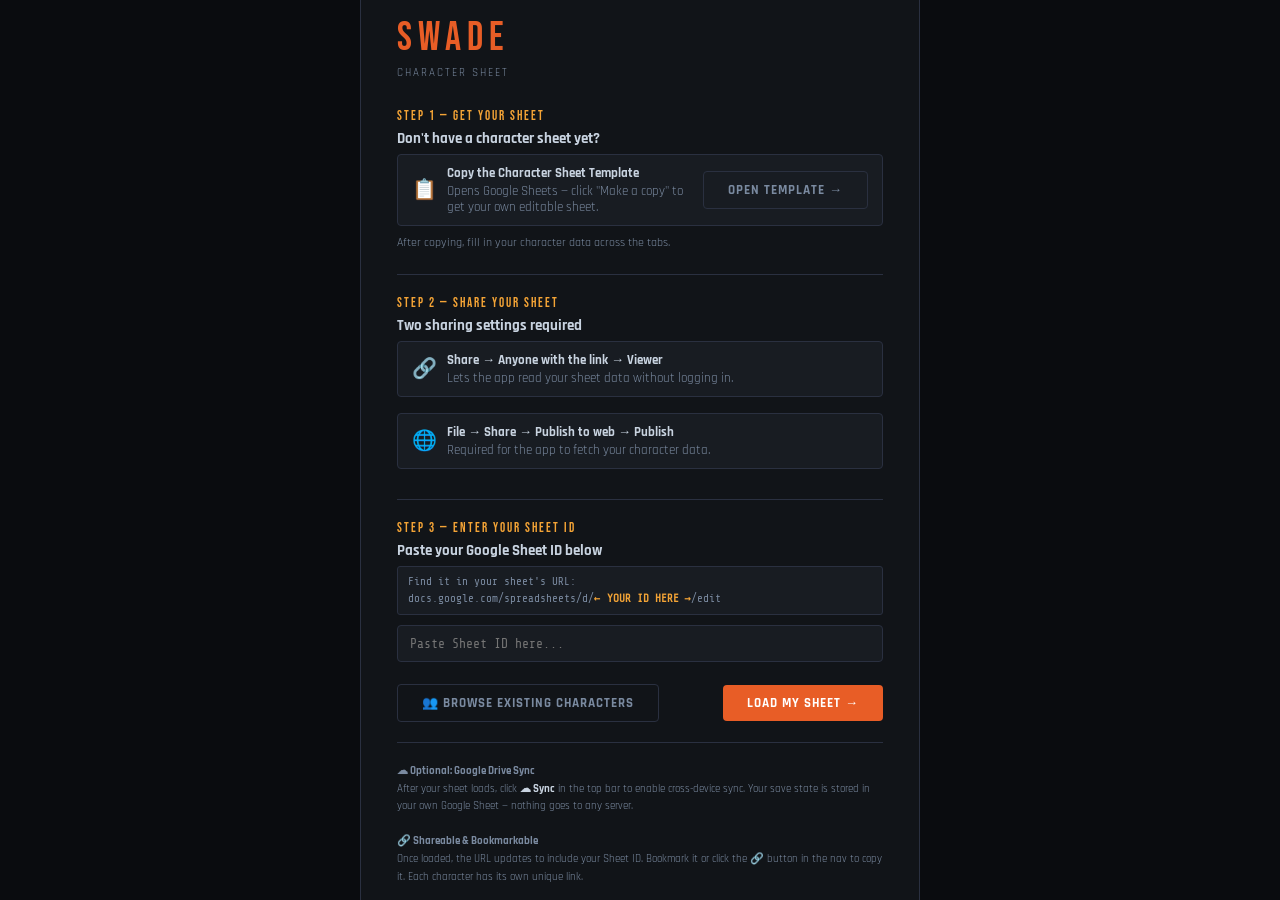
==== index.html @ 1c399600 "roster update" ====
<!DOCTYPE html>
<html lang="en">
<head>
<meta charset="UTF-8">
<meta name="viewport" content="width=device-width, initial-scale=1.0">
<title>SWADE Character Sheet</title>
<link href="https://fonts.googleapis.com/css2?family=Bebas+Neue&family=Rajdhani:wght@400;500;600;700&family=Share+Tech+Mono&display=swap" rel="stylesheet">
<link rel="stylesheet" href="style.css">
</style>
<script src="https://accounts.google.com/gsi/client" async defer></script>
</head>
<body>

<!-- ── SETUP OVERLAY (shown on first visit or if no sheet ID) ── -->
<div id="setup-overlay" style="display:none">
  <div class="setup-box">
    <div class="setup-logo">SWADE</div>
    <div class="setup-sub">Character Sheet</div>

    <div class="setup-step">
      <div class="setup-step-num">Step 1 — Get Your Sheet</div>
      <h3>Don't have a character sheet yet?</h3>
      <div class="setup-template-link">
        <div class="setup-template-icon">📋</div>
        <div class="setup-template-text">
          <strong>Copy the Character Sheet Template</strong>
          Opens Google Sheets — click "Make a copy" to get your own editable sheet.
        </div>
        <a href="https://docs.google.com/spreadsheets/d/1nT2vNBvf2C49CmY9X5WAHgZh3zi17PABeBsY5r4Tw0I/copy" target="_blank" class="setup-btn secondary" style="text-decoration:none;white-space:nowrap">Open Template →</a>
      </div>
      <p style="font-size:12px;color:var(--text-dim)">After copying, fill in your character data across the tabs.</p>
    </div>

    <hr class="setup-divider">

    <div class="setup-step">
      <div class="setup-step-num">Step 2 — Share Your Sheet</div>
      <h3>Two sharing settings required</h3>
      <div style="display:flex;flex-direction:column;gap:8px;margin-bottom:8px;">
        <div class="setup-template-link">
          <div class="setup-template-icon">🔗</div>
          <div class="setup-template-text">
            <strong>Share → Anyone with the link → Viewer</strong>
            Lets the app read your sheet data without logging in.
          </div>
        </div>
        <div class="setup-template-link">
          <div class="setup-template-icon">🌐</div>
          <div class="setup-template-text">
            <strong>File → Share → Publish to web → Publish</strong>
            Required for the app to fetch your character data.
          </div>
        </div>
      </div>
    </div>

    <hr class="setup-divider">

    <div class="setup-step">
      <div class="setup-step-num">Step 3 — Enter Your Sheet ID</div>
      <h3>Paste your Google Sheet ID below</h3>
      <div class="setup-id-hint">
        Find it in your sheet's URL:<br>
        docs.google.com/spreadsheets/d/<span>← YOUR ID HERE →</span>/edit
      </div>
      <div style="height:10px"></div>
      <input class="setup-input" id="setup-sheet-id" placeholder="Paste Sheet ID here..." autocomplete="off" spellcheck="false">
      <div class="setup-error" id="setup-error">⚠ Please enter a valid Sheet ID</div>
    </div>

    <div style="display:flex;justify-content:space-between;align-items:center;margin-top:20px;flex-wrap:wrap;gap:10px;">
      <a href="roster.html" class="setup-btn secondary" style="text-decoration:none">👥 Browse Existing Characters</a>
      <button class="setup-btn primary" onclick="setupLoadSheet()">Load My Sheet →</button>
    </div>

    <hr class="setup-divider">

    <div style="font-size:11px;color:var(--text-dim);line-height:1.6">
      <strong style="color:var(--text-dim)">☁ Optional: Google Drive Sync</strong><br>
      After your sheet loads, click <strong style="color:var(--text)">☁ Sync</strong> in the top bar to enable cross-device sync. 
      Your save state is stored in your own Google Sheet — nothing goes to any server.<br><br>
      <strong style="color:var(--text-dim)">🔗 Shareable &amp; Bookmarkable</strong><br>
      Once loaded, the URL updates to include your Sheet ID. Bookmark it or click the 🔗 button in the nav to copy it. Each character has its own unique link.
    </div>
  </div>
</div>

<!-- ── CHANGE SHEET MODAL ── -->
<div id="change-sheet-modal">
  <div class="change-sheet-box">
    <h2>⚙ Change Sheet</h2>
    <p style="font-size:13px;color:var(--text-dim);margin-bottom:14px">Enter a different Sheet ID to load a different character. Your current save state will remain in localStorage for this device.</p>
    <input class="setup-input" id="change-sheet-id" placeholder="Paste Sheet ID here..." autocomplete="off" spellcheck="false">
    <div class="setup-error" id="change-sheet-error">⚠ Please enter a valid Sheet ID</div>
    <div style="display:flex;gap:10px;justify-content:flex-end;margin-top:16px">
      <button class="setup-btn secondary" onclick="closeChangeSheet()">Cancel</button>
      <button class="setup-btn primary" onclick="confirmChangeSheet()">Load Sheet →</button>
    </div>
  </div>
</div>


<nav>
  <div class="nav-title" id="nav-char-name" style="cursor:default">SWADE</div>
  <div class="nav-sub" id="nav-char-sub" style="display:none">—&nbsp;<span id="nav-rank-display">Novice</span></div>
  <div class="nav-tabs">
    <button class="active" onclick="showTab('sheet',this)">Character</button>
    <button onclick="showTab('progressions',this)">Advances</button>
    <button id="nav-powers-btn" onclick="showTab('powers',this)">Power Tiers</button>
    <button onclick="showTab('reference',this)">Reference</button>
    <button onclick="showTab('roller',this)">Dice Roller</button>
  </div>
  <div class="nav-right">
    <a href="roster.html" class="reset-btn" style="text-decoration:none" title="All Characters">👥</a>
    <span id="save-indicator" class="sync-status">Loading...</span>
    <button id="sync-btn" class="sync-btn connect" onclick="handleSyncBtn()" title="Connect Google account to sync across devices">☁ Sync</button>
    <button class="reset-btn" onclick="exportSave()" title="Download save file">↓</button>
    <button class="reset-btn" onclick="importSave()" title="Load save file">↑</button>
    <button class="reset-btn" onclick="clearSave()" title="Reset">↺</button>
    <button class="reset-btn" onclick="openChangeSheet()" title="Change character sheet">⚙</button>
  </div>
</nav>

<!-- ── NOT LINKED BANNER (shown by roster.js when sheet ownership mismatch) ── -->
<div id="roster-not-linked-banner" style="display:none">
  <span class="roster-banner-msg"></span>
  <button class="roster-banner-close" onclick="hideNotLinkedBanner()" title="Dismiss">✕</button>
</div>

<div class="stat-bar">
  <button class="stat-bar-toggle" onclick="toggleStatBar()" id="stat-bar-toggle-btn">▼ Stats &amp; Tracking</button>
  <div class="stat-bar-inner" id="stat-bar-inner">
  <div class="stat-pill"><span class="spl">Rank</span><span class="spv" id="sb-rank">—</span></div>
  <div class="stat-pill"><span class="spl">Parry</span><span class="spv" id="sb-parry">—</span></div>
  <div class="stat-pill"><span class="spl">Toughness</span><span class="spv green" id="sb-toughness">—</span></div>
  <div class="stat-pill"><span class="spl">Pace</span><span class="spv" id="sb-pace">6</span></div>
  <div class="stat-pill"><span class="spl">Carry</span><span class="spv" id="sb-carry">—</span></div>
  <div class="stat-pill">
    <span class="spl">Bennies</span>
    <div class="bennies-track" id="bennies-track"></div>
    <button class="btn-tiny" onclick="addBenny()">+</button>
  </div>

  <!-- WOUNDS in status bar -->
  <div class="stat-pill" style="flex-direction:column;align-items:flex-start;gap:4px;padding:6px 12px;">
    <div class="sb-track">
      <div class="sb-track-row">
        <span class="sb-track-label">Wounds</span>
        <div id="sb-wound-boxes" style="display:flex;gap:3px;"></div>
        <div class="sb-box incap-box" id="sb-wound-incap" onclick="toggleIncap()" title="Incapacitated">✕</div>
      </div>
      <div class="sb-track-row">
        <span class="sb-track-label">Fatigue</span>
        <div class="sb-box" id="sb-fat-0" onclick="toggleFatigue(0)">-1</div>
        <div class="sb-box" id="sb-fat-1" onclick="toggleFatigue(1)">-2</div>
        <div class="sb-box incap-box" id="sb-fat-incap" onclick="toggleFatigueIncap()" title="Incapacitated">✕</div>
      </div>
    </div>
  </div>

  <!-- PENALTIES -->
  <div class="stat-pill" style="flex-direction:column;gap:2px;">
    <div style="display:flex;align-items:center;gap:8px;">
      <span class="spl">Wound Pen.</span><span class="spv danger" id="sb-wound-pen">0</span>
    </div>
    <div style="display:flex;align-items:center;gap:8px;">
      <span class="spl">Fatigue Pen.</span><span class="spv" id="sb-fat-pen" style="color:var(--text-dim)">0</span>
    </div>
    <div id="nos-indicator" style="display:none;font-size:10px;color:var(--green);letter-spacing:1px;text-transform:uppercase;"></div>
  </div>

  <!-- SHAKEN TOGGLE -->
  <div class="stat-pill" style="flex-direction:column;gap:4px;">
    <span class="spl">Shaken</span>
    <button class="tog-btn" id="shaken-btn" onclick="toggleShaken()">No</button>
  </div>

  <!-- FORCE FIELD TOGGLE -->
  <div class="stat-pill" id="ff-pill" style="flex-direction:column;gap:4px;">
    <span class="spl">Force Field</span>
    <button class="tog-btn" id="ff-btn" onclick="toggleFF()">Off</button>
  </div>

  <!-- FORCE FIELD DR DISPLAY -->
  <div class="stat-pill" id="ff-dr-pill" style="display:none;">
    <span class="spl">FF Dmg Red.</span>
    <span class="spv blue" id="ff-dr-value">—</span>
  </div>

  <!-- INCAP WARNING inline -->
  <div id="incap-warning" style="display:none;background:#1a0505;border:2px solid var(--red);border-radius:4px;padding:6px 12px;color:var(--red);font-weight:700;font-size:12px;letter-spacing:1px;text-transform:uppercase;">⚠ INCAPACITATED</div>
  </div>
</div>

<!-- CHARACTER TAB -->
<div id="tab-sheet" class="tab active">
  <div id="sheet-loading" class="loading"><span class="loading-spinner"></span>Loading character data from Google Sheets...</div>
  <div id="sheet-content" style="display:none">
    <!-- TOP ROW: Attrs+Skills combined | Hindrances+Edges -->
    <div style="display:grid;grid-template-columns:auto 1fr;gap:16px;margin-bottom:16px;" class="char-top-grid">
      <div class="card" style="width:360px;flex-shrink:0;">
        <div class="section-header">Attributes</div>
        <table class="attr-table"><thead><tr><th>Attribute</th><th colspan="5" style="text-align:center">Die Steps</th><th style="text-align:right">Current</th></tr></thead>
        <tbody id="attr-body"></tbody></table>
        <div style="border-top:1px solid var(--border);margin:12px 0 10px;"></div>
        <div class="section-header" style="justify-content:space-between"><span>Skills</span><button onclick="toggleUnskilled()" id="unskilled-toggle-btn" class="reset-btn" style="font-size:10px;padding:2px 8px;top:0;position:relative" title="Show or hide unskilled skills">Hide Unskilled</button></div>
        <table class="attr-table"><thead><tr><th>Skill</th><th colspan="5" style="text-align:center">Die Steps</th><th style="text-align:right">Current</th></tr></thead>
        <tbody id="skill-body"></tbody></table>
      </div>
      <div style="display:flex;flex-direction:column;gap:16px;">
        <div class="card" style="flex:1"><div class="section-header card-toggle" onclick="toggleCard('hindrances-list')">Hindrances <span class="card-arrow">▼</span></div><div id="hindrances-list"></div></div>
        <div class="card" style="flex:1"><div class="section-header card-toggle" onclick="toggleCard('edges-list')">Edges <span class="card-arrow">▼</span></div><div id="edges-list"></div></div>
      </div>
    </div>
    <div class="card mb" id="sp-summary-card">
      <div class="section-header card-toggle" onclick="toggleCard('sp-summary')">Active Super Powers <span class="card-arrow">▼</span></div>
      <div id="sp-summary"></div>
    </div>
    <div class="card mb">
      <div class="section-header">Combat Notes</div>
      <div style="display:flex;gap:16px;flex-wrap:wrap;align-items:flex-start;">
        <div style="background:var(--surface2);border:1px solid var(--border);border-radius:4px;padding:10px 14px;min-width:200px;">
          <div style="font-size:11px;text-transform:uppercase;letter-spacing:1px;color:var(--text-dim);margin-bottom:4px">Active Penalties</div>
          <div style="display:flex;gap:20px;">
            <div><div style="font-size:10px;color:var(--text-dim);text-transform:uppercase;letter-spacing:1px">Wound</div><div class="pval ok" id="wound-pen-display" style="font-family:'Share Tech Mono',monospace;font-size:22px;font-weight:bold">0</div></div>
            <div><div style="font-size:10px;color:var(--text-dim);text-transform:uppercase;letter-spacing:1px">Fatigue</div><div class="pval ok" id="fatigue-pen-display" style="font-family:'Share Tech Mono',monospace;font-size:22px;font-weight:bold">0</div></div>
          </div>
        </div>
        <div id="ff-combat-notes" style="background:var(--surface2);border:1px solid var(--border);border-radius:4px;padding:10px 14px;min-width:220px;">
          <div style="font-size:11px;text-transform:uppercase;letter-spacing:1px;color:var(--text-dim);margin-bottom:6px">Force Field — Damage Reduction</div>
          <div id="ff-status-detail" style="font-size:13px;color:var(--text-dim)">Force Field is off. Toughness at base.</div>
        </div>
        <div id="nos-card" style="display:none;background:#0a1a0a;border:1px solid var(--green);border-radius:4px;padding:10px 14px;">
          <div style="font-size:11px;text-transform:uppercase;letter-spacing:1px;color:var(--green);margin-bottom:4px">★ Nerves of Steel</div>
          <div id="nos-detail-text" style="font-size:13px;color:var(--text)"></div>
        </div>
      </div>
    </div>
    <div class="card mb">
      <div class="section-header">Weapons</div>
      <div id="weapons-table"></div>
    </div>
    <div class="card mb">
      <div class="section-header">Armor</div>
      <table class="attr-table"><thead><tr><th>Location</th><th>Armor</th><th>Notes</th></tr></thead>
      <tbody id="armor-body"></tbody></table>
    </div>
    <div class="card mb">
      <div class="section-header">Gear &amp; Inventory</div>
      <div id="gear-section"></div>
    </div>
  </div>
</div>

<!-- PROGRESSIONS TAB -->
<div id="tab-progressions" class="tab">
  <div id="prog-loading" class="loading"><span class="loading-spinner"></span>Loading advances...</div>
  <div id="prog-content" style="display:none">
    <div style="display:flex;justify-content:space-between;align-items:center;margin-bottom:16px;flex-wrap:wrap;gap:10px;">
      <div class="section-header" style="margin-bottom:0;border:none;padding-bottom:0">Advances</div>
      <div style="display:flex;gap:10px;align-items:center;flex-wrap:wrap;">
        <div style="background:var(--surface2);border:1px solid var(--border);border-radius:4px;padding:5px 14px;font-family:'Share Tech Mono',monospace;">
          <span style="font-size:10px;text-transform:uppercase;letter-spacing:1px;color:var(--text-dim)">Advances: </span><span id="adv-count" class="adv-count-edit" contenteditable="true" inputmode="numeric" title="Click to edit" onblur="setAdvancesCount(this.textContent)" onkeydown="if(event.key==='Enter'){event.preventDefault();this.blur();}if(event.key==='Escape'){renderProgressions();this.blur();}">0</span><span style="font-size:10px;color:var(--text-dim)"> / <span id="adv-total">0</span></span>
        </div>
        <div style="background:var(--surface2);border:1px solid var(--border);border-radius:4px;padding:5px 14px;">
          <span style="font-size:10px;text-transform:uppercase;letter-spacing:1px;color:var(--text-dim)">Rank: </span><span id="adv-rank" style="font-size:14px;font-weight:bold;color:var(--accent2)">Novice</span>
        </div>
      </div>
    </div>
    <div class="prog-tier">
      <div class="tier-badge" style="border-color:var(--text-dim);color:var(--text-dim)">Starting (Toggle to Test)</div>
      <div id="starting-list"></div>
    </div>
    <div id="prog-list"></div>
  </div>
</div>

<!-- POWERS TAB -->
<div id="tab-powers" class="tab">
  <div id="powers-loading" class="loading"><span class="loading-spinner"></span>Loading power tiers...</div>
  <div id="powers-content" style="display:none">
    <div class="section-header" style="margin-bottom:16px">Power Tier Progressions</div>
    <div id="power-list-container"></div>
  </div>
</div>

<!-- REFERENCE TAB -->
<div id="tab-reference" class="tab">
  <div id="ref-loading" class="loading"><span class="loading-spinner"></span>Loading reference data...</div>
  <div id="ref-content" style="display:none">
    <div class="ref-grid">
      <div>
        <div class="section-header lib-toggle" onclick="toggleLibSection('edges-lib-body')">Edges Library <span class="lib-arrow">▼</span></div>
        <div class="lib-body lib-collapsed" id="edges-lib-body">
          <input class="ref-search" id="edge-search" placeholder="Search edges..." oninput="filterRef('edge-search','edges-ref-table','edges-acc')">
          <div class="acc-list" id="edges-acc"></div>
          <div class="ref-wrap"><table class="ref-table" id="edges-ref-table">
            <thead><tr><th>Edge</th><th>Category</th><th>Prereq</th><th>Effect</th><th>Book</th></tr></thead>
            <tbody id="edges-ref-body"></tbody>
          </table></div>
        </div>
      </div>
      <div>
        <div class="section-header lib-toggle" onclick="toggleLibSection('hindrances-lib-body')">Hindrances Library <span class="lib-arrow">▼</span></div>
        <div class="lib-body lib-collapsed" id="hindrances-lib-body">
          <input class="ref-search" id="hind-search" placeholder="Search hindrances..." oninput="filterRef('hind-search','hindrances-ref-table','hindrances-acc')">
          <div class="acc-list" id="hindrances-acc"></div>
          <div class="ref-wrap"><table class="ref-table" id="hindrances-ref-table">
            <thead><tr><th>Hindrance</th><th>Severity</th><th>Effect</th><th>Book</th></tr></thead>
            <tbody id="hindrances-ref-body"></tbody>
          </table></div>
        </div>
      </div>
    </div>
    <div class="mb">
      <div class="section-header lib-toggle" onclick="toggleLibSection('sp-lib-body')">Super Powers Library <span class="lib-arrow">▼</span></div>
      <div class="lib-body lib-collapsed" id="sp-lib-body">
        <input class="ref-search" id="sp-search" placeholder="Search powers..." oninput="filterRef('sp-search','sp-ref-table','sp-acc')">
        <div class="acc-list" id="sp-acc"></div>
        <div class="ref-wrap"><table class="ref-table" id="sp-ref-table">
          <thead><tr><th>Power</th><th>Cost</th><th>Type</th><th>Summary</th><th class="sp-notes-col">Notes</th><th>Source</th></tr></thead>
          <tbody id="sp-ref-body"></tbody>
        </table></div>
      </div>
    </div>
    <div class="ref-grid">
      <div>
        <div class="section-header lib-toggle" onclick="toggleLibSection('weapons-lib-body')">Weapons Library <span class="lib-arrow">▼</span></div>
        <div class="lib-body lib-collapsed" id="weapons-lib-body">
          <input class="ref-search" id="weap-search" placeholder="Search weapons..." oninput="filterRef('weap-search','weapons-ref-table','weapons-acc')">
          <div class="acc-list" id="weapons-acc"></div>
          <div class="ref-wrap"><table class="ref-table" id="weapons-ref-table">
            <thead><tr><th>Weapon</th><th class="ref-col-hide-mobile">Damage</th><th class="ref-col-hide-mobile">Skill</th><th class="ref-col-hide-mobile">Notes</th><th>Status</th></tr></thead>
            <tbody id="weapons-ref-body"></tbody>
          </table></div>
        </div>
      </div>
      <div>
        <div class="section-header lib-toggle" onclick="toggleLibSection('armor-lib-body')">Armor Library <span class="lib-arrow">▼</span></div>
        <div class="lib-body lib-collapsed" id="armor-lib-body">
          <input class="ref-search" id="armor-search" placeholder="Search armor..." oninput="filterRef('armor-search','armor-ref-table','armor-acc')">
          <div class="acc-list" id="armor-acc"></div>
          <div class="ref-wrap"><table class="ref-table" id="armor-ref-table">
            <thead><tr><th>Armor</th><th class="ref-col-hide-mobile">Value</th><th class="ref-col-hide-mobile">Wt</th><th class="ref-col-hide-mobile">Notes</th><th>Status</th></tr></thead>
            <tbody id="armor-ref-body"></tbody>
          </table></div>
        </div>
      </div>
    </div>
    <div class="mb">
      <div class="section-header lib-toggle" onclick="toggleLibSection('gear-lib-body')">Gear Library <span class="lib-arrow">▼</span></div>
      <div class="lib-body lib-collapsed" id="gear-lib-body">
        <input class="ref-search" id="gear-search" placeholder="Search gear..." oninput="filterRef('gear-search','gear-ref-table','gear-acc')">
        <div class="acc-list" id="gear-acc"></div>
        <div class="ref-wrap"><table class="ref-table" id="gear-ref-table">
          <thead><tr><th>Item</th><th class="ref-col-hide-mobile">Wt</th><th class="ref-col-hide-mobile">Cost</th><th class="ref-col-hide-mobile">Notes</th><th>Status</th></tr></thead>
          <tbody id="gear-ref-body"></tbody>
        </table></div>
      </div>
    </div>
  </div>
</div>

<!-- ROLLER TAB -->
<div id="tab-roller" class="tab">
  <div class="dice-section">
    <div class="section-header">Dice Roller</div>
    <div style="font-size:13px;color:var(--text-dim);margin:8px 0 4px">Click a die to roll. Wild Die (d6) auto-included as Wild Card.</div>
    <div class="dice-row" id="dice-row"></div>
    <div style="margin-top:10px;display:flex;gap:10px;align-items:center;flex-wrap:wrap;">
      <label style="font-size:12px;color:var(--text-dim);text-transform:uppercase;letter-spacing:1px">Modifier:</label>
      <input type="number" id="roll-modifier" value="0" style="width:60px;background:var(--surface2);border:1px solid var(--border);color:var(--text);padding:4px 8px;font-family:'Share Tech Mono',monospace;font-size:14px;border-radius:4px;">
      <label style="font-size:12px;color:var(--text-dim);text-transform:uppercase;letter-spacing:1px;display:flex;align-items:center;gap:5px;">
        <input type="checkbox" id="wild-toggle" checked> Wild Die
      </label>
    </div>
    <div class="roll-result" id="roll-result" style="display:none;"></div>
  </div>
  <div class="card">
    <div class="section-header">Quick Skill Reference</div>
    <div id="skill-quick-ref"></div>
  </div>
</div>

<script src="js/engine.js"></script>
<script src="js/render.js"></script>
<script src="js/sync.js"></script>
<script src="js/roster.js"></script>
</body>
</html>
---- style.css ----
:root{--bg:#0a0c0f;--surface:#111418;--surface2:#181c22;--border:#2a3040;--accent:#e85d26;--accent2:#f4a436;--green:#3ddc84;--blue:#4dabf7;--red:#ff4444;--muted:#4a5568;--text:#c8d3e0;--text-dim:#7a8aa0;--heading:#ffffff;}
*{box-sizing:border-box;margin:0;padding:0;}

body{background:var(--bg);color:var(--text);font-family:'Rajdhani',sans-serif;font-size:15px;min-height:100vh;overflow-x:hidden;overflow-y:auto;}

/* NAV — sticky, slim, always visible */
nav{background:#0d0f13;border-bottom:2px solid var(--accent);display:flex;align-items:center;position:sticky;top:0;z-index:100;padding:0 10px;flex-wrap:wrap;min-height:40px;}
.nav-title{font-family:'Bebas Neue',sans-serif;font-size:20px;color:var(--accent);letter-spacing:3px;padding-right:10px;border-right:1px solid var(--border);margin-right:6px;white-space:nowrap;line-height:40px;flex-shrink:0;}
.nav-sub{font-size:9px;color:var(--text-dim);letter-spacing:2px;text-transform:uppercase;padding-right:10px;border-right:1px solid var(--border);margin-right:4px;white-space:nowrap;flex-shrink:0;}
#nav-rank-display{color:var(--accent2);font-weight:700;}
.nav-tabs{display:flex;align-items:center;overflow-x:auto;scrollbar-width:none;flex:1;min-width:0;}
.nav-tabs::-webkit-scrollbar{display:none;}
nav button{background:none;border:none;color:var(--text-dim);font-family:'Rajdhani',sans-serif;font-size:12px;font-weight:600;letter-spacing:1px;text-transform:uppercase;padding:11px 9px;cursor:pointer;transition:all 0.2s;border-bottom:2px solid transparent;position:relative;top:1px;white-space:nowrap;}
nav button:hover{color:var(--text);}
nav button.active{color:var(--accent);border-bottom-color:var(--accent);}
.nav-right{display:flex;align-items:center;gap:4px;padding:4px 0 4px 6px;flex-shrink:0;}
#save-indicator{font-size:9px;letter-spacing:1px;text-transform:uppercase;color:var(--text-dim);white-space:nowrap;}
.reset-btn{background:none;border:1px solid var(--border);color:var(--text-dim);font-family:'Rajdhani',sans-serif;font-size:9px;letter-spacing:1px;text-transform:uppercase;padding:2px 6px;border-radius:3px;cursor:pointer;white-space:nowrap;}
.reset-btn:hover{border-color:var(--red);color:var(--red);}
.sync-btn{font-family:'Rajdhani',sans-serif;font-size:9px;font-weight:700;letter-spacing:1px;text-transform:uppercase;padding:2px 7px;border-radius:3px;cursor:pointer;transition:all 0.2s;border:1px solid;white-space:nowrap;}
.sync-btn.connect{border-color:var(--blue);color:var(--blue);background:none;}
.sync-btn.connect:hover{background:var(--blue);color:var(--bg);}
.sync-btn.connected{border-color:var(--green);color:var(--green);background:none;}
.sync-btn.connected:hover{border-color:var(--red);color:var(--red);}
.sync-btn.saving{border-color:var(--accent2);color:var(--accent2);background:none;pointer-events:none;}
.sync-status{font-size:9px;letter-spacing:1px;text-transform:uppercase;}

/* STAT BAR — scrolls with page, collapsible on mobile */
.stat-bar{background:var(--surface);border-bottom:1px solid var(--border);}
.stat-bar-toggle{display:none;width:100%;background:var(--surface2);border:none;border-bottom:1px solid var(--border);color:var(--text-dim);font-family:'Rajdhani',sans-serif;font-size:10px;font-weight:600;letter-spacing:1px;text-transform:uppercase;padding:4px 12px;cursor:pointer;text-align:left;}
.stat-bar-inner{display:flex;flex-wrap:wrap;align-items:stretch;}
.stat-bar-inner.sb-collapsed{display:none;}
.stat-pill{display:flex;align-items:center;gap:5px;padding:5px 10px;border-right:1px solid var(--border);border-bottom:1px solid var(--border);}
.spl{font-size:9px;letter-spacing:1.5px;text-transform:uppercase;color:var(--text-dim);font-weight:600;white-space:nowrap;}
.spv{font-family:'Share Tech Mono',monospace;font-size:14px;color:var(--accent2);font-weight:bold;}
.spv.green{color:var(--green);}.spv.blue{color:var(--blue);}
.bennies-track{display:flex;gap:3px;align-items:center;}
.benny{width:18px;height:18px;border-radius:50%;border:2px solid var(--accent2);background:var(--accent2);cursor:pointer;transition:all 0.2s;position:relative;flex-shrink:0;}
.benny::after{content:'★';color:var(--bg);position:absolute;top:50%;left:50%;transform:translate(-50%,-50%);font-size:8px;}
.benny.spent{background:transparent;border-color:var(--muted);opacity:0.4;}
.benny.spent::after{color:var(--muted);}
.btn-tiny{background:none;border:1px solid var(--border);color:var(--text-dim);font-family:'Rajdhani',sans-serif;font-size:9px;font-weight:700;padding:1px 5px;border-radius:3px;cursor:pointer;}
.btn-tiny:hover{border-color:var(--accent2);color:var(--accent2);}

/* SHAKEN / FF TOGGLES */
.tog-btn{padding:2px 7px;border-radius:3px;border:1px solid var(--border);background:var(--surface2);font-family:'Rajdhani',sans-serif;font-size:9px;font-weight:700;letter-spacing:1px;text-transform:uppercase;cursor:pointer;transition:all 0.2s;color:var(--text-dim);white-space:nowrap;}
.tog-btn.shaken-on{background:#1a1000;border-color:var(--accent2);color:var(--accent2);}
.tog-btn.ff-on{background:#0a1520;border-color:var(--blue);color:var(--blue);}
.tog-btn.ff-down{background:#1a0505;border-color:var(--red);color:var(--red);text-decoration:line-through;opacity:0.7;}

/* COMPACT WOUND/FATIGUE IN STAT BAR */
.sb-track{display:flex;flex-direction:column;gap:2px;}
.sb-track-row{display:flex;gap:2px;align-items:center;}
.sb-track-label{font-size:8px;letter-spacing:1px;text-transform:uppercase;color:var(--text-dim);font-weight:600;min-width:36px;}
.sb-box{width:20px;height:20px;border:2px solid var(--border);border-radius:3px;background:var(--surface2);display:flex;align-items:center;justify-content:center;cursor:pointer;transition:all 0.15s;font-size:7px;font-weight:700;color:var(--text-dim);}
.sb-box:hover{border-color:var(--accent2);}
.sb-box.wound-on{background:#3a1010;border-color:var(--red);color:var(--red);}
.sb-box.fatigue-on{background:#1a1a0a;border-color:var(--accent2);color:var(--accent2);}
.sb-box.incap-box{border-color:var(--muted);}
.sb-box.incap-box.incap-on{background:var(--red);border-color:var(--red);color:white;}
.sb-box.nos-box{opacity:0.45;border-style:dashed;}


/* ADVANCES COUNT — editable span */
.adv-count-edit{cursor:text;border-bottom:1px dashed var(--accent2);outline:none;min-width:14px;display:inline-block;}
.adv-count-edit:focus{color:var(--text);border-bottom-color:var(--accent);}

/* CARD COLLAPSE (Edges, Hindrances, SP on Character tab) */
.card-toggle{cursor:pointer;user-select:none;justify-content:space-between;}
.card-toggle:hover{opacity:0.85;}
.card-arrow{font-size:11px;color:var(--text-dim);transition:transform 0.2s;flex-shrink:0;margin-left:auto;}
.card-collapsed{display:none;}

/* LIBRARY SECTION COLLAPSE (Reference tab) */
.lib-toggle{cursor:pointer;user-select:none;justify-content:space-between;}
.lib-toggle:hover{opacity:0.85;}
.lib-arrow{font-size:11px;color:var(--text-dim);transition:transform 0.2s;flex-shrink:0;margin-left:auto;}
.lib-collapsed{display:none;}

/* MOBILE ACCORDION for Reference tab */
.acc-list{display:none;}
.acc-item{border-bottom:1px solid var(--border);}
.acc-header{display:flex;align-items:center;justify-content:space-between;padding:9px 12px;cursor:pointer;gap:8px;background:var(--surface);}
.acc-header:active{background:var(--surface2);}
.acc-name{font-weight:700;font-size:14px;color:var(--heading);flex:1;}
.acc-meta{display:flex;align-items:center;gap:6px;flex-shrink:0;}
.acc-arrow{font-size:10px;color:var(--text-dim);transition:transform 0.2s;flex-shrink:0;}
.acc-item.open .acc-arrow{transform:rotate(180deg);}
.acc-body{display:none;padding:8px 12px 12px;background:var(--surface2);border-top:1px solid var(--border);}
.acc-item.open .acc-body{display:block;}
.acc-row{display:flex;gap:6px;margin-bottom:5px;font-size:13px;}
.acc-lbl{font-size:10px;text-transform:uppercase;letter-spacing:1px;color:var(--text-dim);font-weight:600;min-width:60px;flex-shrink:0;padding-top:1px;}
.acc-val{color:var(--text);flex:1;}
/* Edge accordion — category + effect in collapsed header */
.edge-cat{font-size:10px;text-transform:uppercase;letter-spacing:1px;color:var(--accent2);white-space:nowrap;flex-shrink:0;}
.edge-eff{font-size:11px;color:var(--text-dim);min-width:0;white-space:normal;word-break:break-word;}

@media(max-width:600px){
  /* Show accordion, hide table */
  .acc-list{display:block;border:1px solid var(--border);border-radius:4px;overflow:hidden;margin-bottom:12px;max-height:380px;overflow-y:auto;}
  .ref-wrap{display:none;}
  .ref-search{display:block;}
  /* Nav — tabs on row 1 full width, sync buttons wrap to row 2 */
  .nav-sub{display:none;}
  nav{padding:0 4px;flex-wrap:wrap;}
  .nav-title{font-size:15px;padding-right:6px;margin-right:3px;line-height:36px;}
  .nav-tabs{width:100%;order:1;overflow-x:auto;border-bottom:none;-webkit-overflow-scrolling:touch;}
  nav button{font-size:10px;padding:8px 6px;letter-spacing:0;white-space:nowrap;}
  .nav-right{order:2;width:100%;border-top:1px solid var(--border);padding:2px 0;background:#0d0f13;justify-content:flex-end;gap:3px;}
  #save-indicator{display:inline;font-size:8px;}
  .sync-btn{font-size:8px;padding:2px 5px;}
  .reset-btn{font-size:8px;padding:2px 5px;}
  /* Stat bar collapse */
  .stat-bar-toggle{display:block;}
  .stat-bar-inner.sb-collapsed{display:none;}
  .stat-pill{border-right:none;}
  /* Tighten tab content padding and fix clipping */
  .tab{padding:8px 8px 140px;}
  .card{padding:10px; overflow: visible;}
  .mb{margin-bottom:10px;}
  /* Reference — stack to single col */
  .ref-grid{grid-template-columns:1fr !important;}
  .ref-table{min-width:0;font-size:11px;width:100%;}
  .ref-table td,.ref-table th{padding:4px 6px;}
  #sp-ref-table .sp-notes-col{display:none;}
  .ref-col-hide-mobile{display:none;}
  .ref-search{font-size:13px;padding:6px 10px;}
  /* Char top grid — stack to single col */
  .char-top-grid{grid-template-columns:1fr !important;}
  /* Attrs/Skills — tighter rows */
  .attr-table td{padding:2px 0;}
  .aname{font-size:13px;min-width:80px;}
  .die-dot{width:16px;height:16px;font-size:7px;}
  .die-val{font-size:15px;min-width:32px;}
  .grid-2{grid-template-columns:1fr;}
  /* Progressions — collapse to 2-col, show inline desc, hide desktop cols */
  .prog-row{grid-template-columns:32px 1fr;}
  .prog-col-desktop{display:none;}
  .prog-eff-mobile{display:block;}
  .prog-tbadge{display:inline-block;}
}

/* TABS */
.tab{display:none;padding:16px 16px 120px;max-width:1400px;margin:0 auto;overflow:visible;}
.tab.active{display:block;}
.section-header{font-family:'Bebas Neue',sans-serif;font-size:19px;letter-spacing:3px;color:var(--accent);border-bottom:1px solid var(--border);padding-bottom:6px;margin-bottom:12px;display:flex;align-items:center;gap:10px;}
.section-header::before{content:'';display:block;width:4px;height:18px;background:var(--accent);border-radius:2px;}
.grid-2{display:grid;grid-template-columns:1fr 1fr;gap:16px;}
.mb{margin-bottom:16px;}
.card{background:var(--surface);border:1px solid var(--border);border-radius:6px;padding:14px;height:auto;overflow:visible;}

/* ATTRS / SKILLS */
.attr-table{width:100%;border-collapse:collapse;}
.attr-table th{font-size:10px;letter-spacing:1.5px;text-transform:uppercase;color:var(--text-dim);font-weight:600;padding:0 6px 5px 0;text-align:left;}
.attr-table td{padding:1px 0;}
.aname{font-weight:700;font-size:14px;color:var(--heading);min-width:90px;}
.die-cells{display:flex;gap:3px;align-items:center;}
.die-dot{width:20px;height:20px;border-radius:3px;border:1px solid var(--border);background:var(--surface2);display:flex;align-items:center;justify-content:center;font-size:8px;color:var(--text-dim);font-family:'Share Tech Mono',monospace;}
.die-dot.filled{background:var(--accent);border-color:var(--accent);color:white;font-weight:bold;}
.die-val{font-family:'Bebas Neue',sans-serif;font-size:20px;color:var(--accent2);letter-spacing:1px;min-width:46px;text-align:right;}

/* HINDRANCES / EDGES */
.passive-item { opacity: 0.65; }
.hindrance-item{background:var(--surface2);border:1px solid var(--border);border-left:3px solid var(--red);border-radius:4px;padding:9px 12px;font-size:14px;margin-bottom:7px;}
.hindrance-item.minor{border-left-color:var(--accent2);}
.edge-item{background:var(--surface2);border:1px solid var(--border);border-left:3px solid var(--accent);border-radius:4px;padding:9px 12px;font-size:14px;margin-bottom:7px;}

/* ── Edge type system ─────────────────────────────────────── */
.edge-row {
  display: flex;
  align-items: flex-start;
  justify-content: space-between;
  gap: 10px;
}

.edge-info {
  flex: 1;
  min-width: 0;
}

.edge-effect-text {
  font-size: 11px;
  color: var(--text-dim);
  margin-top: 2px;
  line-height: 1.4;
}

.edge-trigger-note {
  font-size: 10px;
  color: var(--accent2);
  font-style: italic;
  margin-top: 2px;
}

.edge-mod-list {
  font-size: 11px;
  color: var(--green);
  margin-top: 3px;
  font-weight: 600;
}

/* Active edge — OFF state */
.edge-active.edge-off {
  opacity: 0.65;
}

/* Active edge — ON state */
.edge-active.edge-on {
  border-left: 2px solid var(--accent);
  padding-left: 8px;
}

/* Toggle buttons */
.edge-toggle-btn {
  font-family: 'Rajdhani', sans-serif;
  font-size: 11px;
  font-weight: 700;
  letter-spacing: 1px;
  text-transform: uppercase;
  padding: 4px 10px;
  border-radius: 3px;
  cursor: pointer;
  white-space: nowrap;
  flex-shrink: 0;
  transition: all 0.15s;
}

.toggle-on {
  background: var(--accent);
  color: var(--bg);
  border: 1px solid var(--accent);
}

.toggle-off {
  background: none;
  color: var(--text-dim);
  border: 1px solid var(--border);
}

.toggle-available {
  background: none;
  color: var(--green);
  border: 1px solid var(--green);
}

.toggle-used {
  background: none;
  color: var(--text-dim);
  border: 1px solid var(--border);
  text-decoration: line-through;
}

/* Tracker used state */
.edge-tracker.tracker-used {
  opacity: 0.5;
}

/* Reset trackers button */
.btn-secondary {
  font-family: 'Rajdhani', sans-serif;
  font-size: 11px;
  font-weight: 700;
  letter-spacing: 1px;
  text-transform: uppercase;
  padding: 4px 12px;
  border-radius: 3px;
  cursor: pointer;
  background: none;
  color: var(--text-dim);
  border: 1px solid var(--border);
  transition: all 0.15s;
}
.btn-secondary:hover {
  border-color: var(--accent2);
  color: var(--accent2);
}

/* SUPER POWERS SUMMARY */
.sp-section{background:var(--surface2);border:1px solid var(--border);border-radius:6px;margin-bottom:8px;overflow:hidden;}
.sp-section-header{padding:10px 14px;display:flex;justify-content:space-between;align-items:center;border-bottom:1px solid var(--border);cursor:pointer;}
.sp-section-header:hover{background:#1e2530;}
.sp-section-title{font-family:'Bebas Neue',sans-serif;font-size:16px;letter-spacing:2px;}
.sp-row{display:grid;grid-template-columns:26px 1fr auto;align-items:center;gap:10px;padding:8px 14px;border-bottom:1px solid var(--border);cursor:pointer;transition:background 0.15s;font-size:13px;}
.sp-row:last-child{border-bottom:none;}
.sp-row:hover{background:#1a1f28;}
.sp-row.sp-on{background:#0f1a14;}
.sp-row.sp-on .sp-name{color:var(--green);}
.sp-check{width:20px;height:20px;border:2px solid var(--border);border-radius:50%;display:flex;align-items:center;justify-content:center;font-size:10px;transition:all 0.2s;flex-shrink:0;}
.sp-row.sp-on .sp-check{background:var(--green);border-color:var(--green);color:var(--bg);}
.sp-name{font-weight:700;}
.sp-detail{font-size:11px;color:var(--text-dim);}
.sp-spp{font-family:'Share Tech Mono',monospace;font-size:12px;color:var(--accent2);white-space:nowrap;}

/* WEAPONS */
.weapon-table{width:100%;border-collapse:collapse;}
.weapon-table th{font-size:10px;letter-spacing:1.5px;text-transform:uppercase;color:var(--text-dim);font-weight:600;padding:0 10px 8px 0;text-align:left;}
.weapon-table td{padding:8px 10px 8px 0;border-bottom:1px solid var(--border);vertical-align:middle;}
.weapon-table tr:last-child td{border-bottom:none;}
.wname{font-weight:700;font-size:15px;color:var(--heading);}
.wsource{font-size:10px;text-transform:uppercase;letter-spacing:1px;color:var(--text-dim);padding:2px 6px;border:1px solid var(--border);border-radius:3px;display:inline-block;margin-top:3px;}
.wdmg{font-family:'Bebas Neue',sans-serif;font-size:22px;color:var(--accent2);letter-spacing:1px;word-break:break-word;max-width:140px;}
.wdmg.up{color:var(--green);}
.weapon-table td{max-width:200px;word-break:break-word;}
.wtag{display:inline-block;font-size:10px;text-transform:uppercase;letter-spacing:1px;padding:1px 5px;border-radius:3px;border:1px solid var(--accent);color:var(--accent);margin-right:3px;margin-bottom:2px;}
.wtag.heavy{border-color:var(--red);color:var(--red);}
.wtag.natural{border-color:var(--blue);color:var(--blue);}

/* GEAR TABLE */
.gear-table{width:100%;border-collapse:collapse;font-size:13px;}
.gear-table th{font-size:10px;letter-spacing:1.5px;text-transform:uppercase;color:var(--text-dim);font-weight:600;padding:0 8px 7px 0;text-align:left;}
.gear-table td{padding:6px 8px 6px 0;border-bottom:1px solid var(--border);color:var(--text);vertical-align:top;}
.gear-table tr:last-child td{border-bottom:none;}
.gear-table tr:hover td{background:var(--surface2);}
.book-tag{font-size:9px;text-transform:uppercase;letter-spacing:1px;padding:1px 5px;border-radius:3px;display:inline-block;}
.book-tag.swade{border:1px solid var(--blue);color:var(--blue);}
.book-tag.spc{border:1px solid var(--accent2);color:var(--accent2);}

/* PROGRESSIONS */
.prog-tier{margin-bottom:20px;}
.tier-badge{font-family:'Bebas Neue',sans-serif;font-size:13px;letter-spacing:2px;padding:3px 10px;border-radius:3px;background:var(--surface2);border:1px solid var(--border);color:var(--text-dim);margin-bottom:10px;display:inline-block;}
.tier-badge.novice{border-color:#4dabf7;color:#4dabf7;}.tier-badge.seasoned{border-color:#3ddc84;color:#3ddc84;}.tier-badge.veteran{border-color:#f4a436;color:#f4a436;}.tier-badge.heroic{border-color:#e85d26;color:#e85d26;}.tier-badge.legendary{border-color:#cc44ff;color:#cc44ff;}
.prog-row{display:grid;grid-template-columns:36px 1fr 110px 1fr;align-items:start;gap:10px;padding:9px 12px;border-radius:4px;border:1px solid var(--border);background:var(--surface2);margin-bottom:5px;cursor:pointer;transition:all 0.2s;}
.prog-row:hover{border-color:var(--accent2);}
.prog-row.checked{background:#0f1a0f;border-color:var(--green);}
.prog-row.checked .prog-sel{color:var(--green);}
.prog-chk{width:22px;height:22px;border:2px solid var(--border);border-radius:3px;display:flex;align-items:center;justify-content:center;font-size:13px;transition:all 0.2s;flex-shrink:0;}
.prog-row.checked .prog-chk{background:var(--green);border-color:var(--green);color:var(--bg);}
.prog-sel{font-weight:700;font-size:15px;}
.prog-pre{font-size:11px;color:var(--text-dim);}
.prog-tbadge{font-size:10px;text-transform:uppercase;letter-spacing:1px;padding:2px 7px;border:1px solid var(--border);border-radius:3px;text-align:center;color:var(--text-dim);}
.prog-tbadge.attribute{border-color:var(--blue);color:var(--blue);}.prog-tbadge.skill{border-color:var(--accent2);color:var(--accent2);}.prog-tbadge.edge{border-color:var(--accent);color:var(--accent);}.prog-tbadge.open{border-color:#cc44ff;color:#cc44ff;}
.prog-eff{font-size:12px;color:var(--text-dim);}
.prog-eff-mobile{display:none;font-size:12px;color:var(--text-dim);margin-top:3px;}
.prog-col-desktop{display:block;}
.starting-row{display:grid;grid-template-columns:36px 1fr 1fr;align-items:center;gap:10px;padding:9px 12px;border-radius:4px;border:1px solid var(--border);background:var(--surface2);margin-bottom:5px;cursor:pointer;transition:all 0.2s;}
.starting-row:hover{border-color:var(--accent2);}
.starting-row.checked{background:#0f150f;border-color:var(--green);}
.starting-row.checked .prog-sel{color:var(--green);}

/* POWER TIERS */
.power-tier{margin-bottom:20px;}
.pt-header{background:var(--surface2);border:1px solid var(--border);border-radius:6px 6px 0 0;padding:11px 14px;display:flex;align-items:center;justify-content:space-between;cursor:pointer;user-select:none;transition:background 0.2s;}
.pt-header:hover{background:#1e2530;}
.pt-header.tier-on{border-color:var(--accent);}
.pt-title{font-family:'Bebas Neue',sans-serif;font-size:17px;letter-spacing:2px;color:var(--heading);}
.pt-list{border:1px solid var(--border);border-top:none;border-radius:0 0 6px 6px;overflow:hidden;}
.pt-colhdr{display:grid;grid-template-columns:30px 1fr 110px 50px 50px 50px;gap:8px;padding:7px 12px;background:var(--surface);border-bottom:1px solid var(--border);}
.pt-row{display:grid;grid-template-columns:30px 1fr 110px 50px 50px 50px;align-items:center;gap:8px;padding:9px 12px;border-bottom:1px solid var(--border);cursor:pointer;transition:background 0.15s;}
.pt-row:last-child{border-bottom:none;}
.pt-row:hover{background:#1a1f28;}
.pt-row.pt-on{background:#0f1a14;}
.pt-row.pt-on .pt-pname{color:var(--green);}
.pt-check{width:20px;height:20px;border:2px solid var(--border);border-radius:50%;display:flex;align-items:center;justify-content:center;font-size:10px;transition:all 0.2s;}
.pt-row.pt-on .pt-check{background:var(--green);border-color:var(--green);color:var(--bg);}
.pt-pname{font-weight:700;font-size:14px;}
.pt-mod{font-size:11px;color:var(--text-dim);font-style:italic;text-align:center;}
.col-c{font-family:'Share Tech Mono',monospace;font-size:12px;text-align:center;color:var(--text);}
.col-spp{font-family:'Share Tech Mono',monospace;font-size:13px;text-align:center;color:var(--accent2);font-weight:bold;}
.col-h{font-size:10px;text-transform:uppercase;letter-spacing:1px;color:var(--text-dim);text-align:center;}

/* REFERENCE TABS */
.ref-search{width:100%;background:var(--surface2);border:1px solid var(--border);color:var(--text);font-family:'Rajdhani',sans-serif;font-size:14px;padding:8px 14px;border-radius:4px;margin-bottom:12px;outline:none;}
.ref-search:focus{border-color:var(--accent2);}
.ref-table{width:100%;border-collapse:collapse;font-size:13px;}
.ref-table th{font-size:10px;letter-spacing:1.5px;text-transform:uppercase;color:var(--text-dim);font-weight:600;padding:6px 10px;text-align:left;background:var(--surface);border-bottom:1px solid var(--border);position:sticky;top:0;}
.ref-table td{padding:7px 10px;border-bottom:1px solid var(--border);color:var(--text);vertical-align:top;}
.ref-table tr:hover td{background:var(--surface2);}
.ref-wrap{max-height:420px;overflow-y:auto;overflow-x:auto;border:1px solid var(--border);border-radius:4px;}
.ref-grid{display:grid;grid-template-columns:1fr 1fr;gap:16px;margin-bottom:16px;}

/* Acquire/Remove button in library */
.btn-acquire{font-family:'Rajdhani',sans-serif;font-size:10px;font-weight:700;letter-spacing:1px;text-transform:uppercase;padding:2px 8px;border-radius:3px;cursor:pointer;border:1px solid var(--green);color:var(--green);background:none;transition:all 0.2s;white-space:nowrap;}
.btn-acquire:hover{background:var(--green);color:var(--bg);}
.btn-acquire.acquired{border-color:var(--red);color:var(--red);}
.btn-acquire.acquired:hover{background:var(--red);color:var(--bg);}
.btn-equip{font-family:'Rajdhani',sans-serif;font-size:10px;font-weight:700;letter-spacing:1px;text-transform:uppercase;padding:2px 8px;border-radius:3px;cursor:pointer;border:1px solid var(--accent2);color:var(--accent2);background:none;transition:all 0.2s;white-space:nowrap;margin-left:4px;}
.btn-equip:hover{background:var(--accent2);color:var(--bg);}
.btn-equip.equipped{border-color:var(--blue);color:var(--blue);}
.btn-equip.equipped:hover{background:var(--blue);color:var(--bg);}
.gear-divider{border:none;border-top:1px solid var(--border);margin:8px 0;opacity:0.5;}
.gear-section-label{font-size:9px;text-transform:uppercase;letter-spacing:1px;color:var(--text-dim);font-weight:600;margin:6px 0 3px;}

/* DICE */
.dice-section{background:var(--surface);border:1px solid var(--border);border-radius:6px;padding:14px;margin-bottom:16px;}
.dice-row{display:flex;gap:7px;flex-wrap:wrap;margin-top:10px;}
.die-btn{font-family:'Bebas Neue',sans-serif;font-size:17px;letter-spacing:1px;background:var(--surface2);border:1px solid var(--border);color:var(--text);padding:9px 14px;border-radius:4px;cursor:pointer;transition:all 0.2s;min-width:56px;text-align:center;}
.die-btn:hover{border-color:var(--accent);color:var(--accent);}
.die-btn.wild-die{border-color:var(--accent2);color:var(--accent2);}
.roll-result{margin-top:12px;padding:12px 14px;background:var(--surface2);border:1px solid var(--border);border-radius:4px;display:flex;align-items:center;gap:14px;}
.roll-num{font-family:'Bebas Neue',sans-serif;font-size:46px;color:var(--accent2);line-height:1;}
.roll-suc{font-size:15px;font-weight:700;}
.roll-suc.success{color:var(--green);}.roll-suc.raise{color:var(--accent2);}.roll-suc.fail{color:var(--red);}
.roll-det{font-size:12px;color:var(--text-dim);}

/* LOADING */
.loading{text-align:center;padding:40px;color:var(--text-dim);font-size:13px;letter-spacing:1px;}
.loading-spinner{display:inline-block;width:20px;height:20px;border:2px solid var(--border);border-top-color:var(--accent);border-radius:50%;animation:spin 0.8s linear infinite;margin-right:10px;vertical-align:middle;}
@keyframes spin{to{transform:rotate(360deg)}}
.error-msg{background:#1a0a0a;border:1px solid var(--red);border-radius:4px;padding:12px 16px;color:var(--red);font-size:13px;margin-bottom:12px;}
.pval{font-family:'Share Tech Mono',monospace;font-size:20px;font-weight:bold;}
.pval.danger{color:var(--red);}.pval.warning{color:var(--accent2);}.pval.ok{color:var(--green);}
.incap-warn{background:#1a0505;border:2px solid var(--red);border-radius:6px;padding:10px 14px;color:var(--red);font-weight:700;text-align:center;margin-top:10px;font-size:15px;display:none;letter-spacing:1px;}
.incap-warn.show{display:block;}

/* EDGES LIBRARY — accordion on all screen sizes, flat table hidden */
#edges-acc{display:block;border:1px solid var(--border);border-radius:4px;overflow-y:auto;max-height:420px;margin-bottom:12px;}
#edges-lib-body .ref-wrap{display:none;}
/* Grid layout — column header row + each acc-header share the same columns */
.edges-acc-header-row,
#edges-lib-body .acc-header{display:grid;grid-template-columns:1fr 100px minmax(0,2fr) 70px 20px;align-items:center;gap:8px;padding:6px 12px;}
/* Flatten acc-meta so its children (cat, eff, book) become direct grid items */
#edges-lib-body .acc-meta{display:contents;}
/* Column header row styling */
.edges-acc-header-row{font-size:10px;text-transform:uppercase;letter-spacing:1px;color:var(--text-dim);background:var(--surface2);border-bottom:2px solid var(--border);position:sticky;top:0;z-index:1;}
@media(max-width:600px){
  .edges-acc-header-row,
  #edges-lib-body .acc-header{grid-template-columns:1fr minmax(0,1.5fr) 60px 20px;gap:4px;padding:6px 8px;}
  #edges-lib-body .edge-cat{display:none;}
  .edges-acc-header-row span:nth-child(2){display:none;}
}

/* ── SETUP SCREEN ──────────────────────────────────────────── */
#setup-overlay{position:fixed;inset:0;background:var(--bg);z-index:9999;display:flex;align-items:center;justify-content:center;padding:20px;}
.setup-box{background:var(--surface);border:1px solid var(--border);border-radius:8px;width:100%;max-width:560px;padding:32px 36px;}
.setup-logo{font-family:'Bebas Neue',sans-serif;font-size:40px;color:var(--accent);letter-spacing:6px;margin-bottom:4px;}
.setup-sub{font-size:11px;letter-spacing:2px;text-transform:uppercase;color:var(--text-dim);margin-bottom:28px;}
.setup-step{margin-bottom:22px;}
.setup-step-num{font-family:'Bebas Neue',sans-serif;font-size:13px;letter-spacing:2px;color:var(--accent2);margin-bottom:5px;}
.setup-step h3{font-size:15px;font-weight:700;color:var(--text);margin-bottom:6px;}
.setup-step p{font-size:13px;color:var(--text-dim);line-height:1.5;margin-bottom:8px;}
.setup-input{width:100%;background:var(--surface2);border:1px solid var(--border);color:var(--text);font-family:'Share Tech Mono',monospace;font-size:13px;padding:10px 12px;border-radius:4px;outline:none;}
.setup-input:focus{border-color:var(--accent2);}
.setup-input.error{border-color:var(--red);}
.setup-btn{font-family:'Rajdhani',sans-serif;font-weight:700;font-size:13px;letter-spacing:1px;text-transform:uppercase;padding:10px 24px;border-radius:4px;cursor:pointer;border:none;transition:all 0.2s;}
.setup-btn.primary{background:var(--accent);color:#fff;}
.setup-btn.primary:hover{background:#d14d1a;}
.setup-btn.secondary{background:none;border:1px solid var(--border);color:var(--text-dim);}
.setup-btn.secondary:hover{border-color:var(--accent2);color:var(--accent2);}
.setup-id-hint{font-size:11px;color:var(--text-dim);margin-top:6px;font-family:'Share Tech Mono',monospace;background:var(--surface2);border:1px solid var(--border);border-radius:3px;padding:6px 10px;line-height:1.6;}
.setup-id-hint span{color:var(--accent2);font-weight:700;}
.setup-divider{border:none;border-top:1px solid var(--border);margin:20px 0;}
.setup-template-link{display:flex;align-items:center;gap:10px;background:var(--surface2);border:1px solid var(--border);border-radius:4px;padding:10px 14px;margin-bottom:8px;}
.setup-template-icon{font-size:20px;flex-shrink:0;}
.setup-template-text{font-size:13px;color:var(--text-dim);flex:1;}
.setup-template-text strong{color:var(--text);display:block;margin-bottom:2px;}
.setup-error{color:var(--red);font-size:12px;margin-top:6px;display:none;}
/* ── CHANGE SHEET MODAL ────────────────────────────────────── */
#change-sheet-modal{position:fixed;inset:0;background:rgba(0,0,0,0.7);z-index:9998;display:none;align-items:center;justify-content:center;padding:20px;}
#change-sheet-modal.open{display:flex;}
.change-sheet-box{background:var(--surface);border:1px solid var(--border);border-radius:8px;width:100%;max-width:480px;padding:24px 28px;}
.change-sheet-box h2{font-family:'Bebas Neue',sans-serif;font-size:22px;letter-spacing:2px;color:var(--accent);margin-bottom:16px;}


/* ── ROSTER — NOT LINKED BANNER ───────────────────────────── */
#roster-not-linked-banner{display:none;align-items:center;justify-content:space-between;gap:10px;padding:6px 14px;font-family:'Rajdhani',sans-serif;font-size:11px;font-weight:600;letter-spacing:1px;text-transform:uppercase;border-bottom:1px solid var(--border);}
#roster-not-linked-banner.warn{background:#1a1400;border-bottom-color:var(--accent2);color:var(--accent2);}
#roster-not-linked-banner.error{background:#1a0a0a;border-bottom-color:var(--red);color:var(--red);}
.roster-banner-msg{flex:1;}
.roster-banner-close{background:none;border:none;cursor:pointer;font-size:12px;padding:2px 6px;border-radius:3px;opacity:0.6;transition:opacity 0.2s;color:inherit;flex-shrink:0;}
.roster-banner-close:hover{opacity:1;}
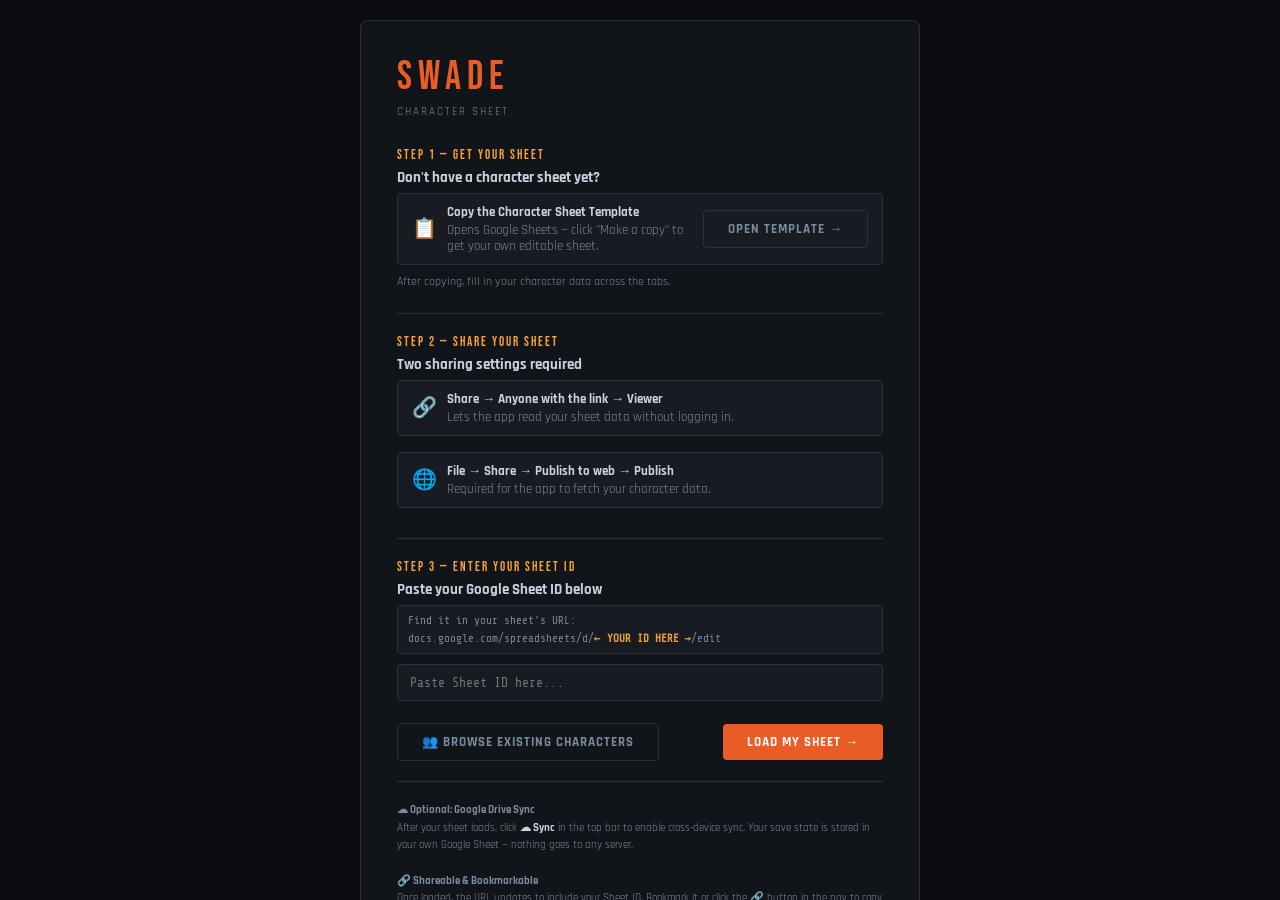
==== commit fbad23b8: "Visual upgrades and advance total fix" ====
--- a/index.html
+++ b/index.html
@@ -155,6 +155,10 @@
         <div class="sb-box" id="sb-fat-1" onclick="toggleFatigue(1)">-2</div>
         <div class="sb-box incap-box" id="sb-fat-incap" onclick="toggleFatigueIncap()" title="Incapacitated">✕</div>
       </div>
+      <div class="sb-track-row">
+        <span class="sb-track-label">Shaken</span>
+        <button class="tog-btn" id="shaken-btn" onclick="toggleShaken()">No</button>
+      </div>
     </div>
   </div>
 
@@ -167,12 +171,6 @@
       <span class="spl">Fatigue Pen.</span><span class="spv" id="sb-fat-pen" style="color:var(--text-dim)">0</span>
     </div>
     <div id="nos-indicator" style="display:none;font-size:10px;color:var(--green);letter-spacing:1px;text-transform:uppercase;"></div>
-  </div>
-
-  <!-- SHAKEN TOGGLE -->
-  <div class="stat-pill" style="flex-direction:column;gap:4px;">
-    <span class="spl">Shaken</span>
-    <button class="tog-btn" id="shaken-btn" onclick="toggleShaken()">No</button>
   </div>
 
   <!-- FORCE FIELD TOGGLE -->
--- a/style.css
+++ b/style.css
@@ -357,6 +357,11 @@
 .col-c{font-family:'Share Tech Mono',monospace;font-size:12px;text-align:center;color:var(--text);}
 .col-spp{font-family:'Share Tech Mono',monospace;font-size:13px;text-align:center;color:var(--accent2);font-weight:bold;}
 .col-h{font-size:10px;text-transform:uppercase;letter-spacing:1px;color:var(--text-dim);text-align:center;}
+@media(max-width:600px){
+  .pt-colhdr,.pt-row{grid-template-columns:24px 1fr 40px 40px 40px;gap:4px;padding:7px 8px;}
+  .pt-mod,.pt-colhdr>div:nth-child(3){display:none;}
+  .col-c,.col-spp{font-size:11px;}
+}
 
 /* REFERENCE TABS */
 .ref-search{width:100%;background:var(--surface2);border:1px solid var(--border);color:var(--text);font-family:'Rajdhani',sans-serif;font-size:14px;padding:8px 14px;border-radius:4px;margin-bottom:12px;outline:none;}
@@ -420,8 +425,8 @@
 }
 
 /* ── SETUP SCREEN ──────────────────────────────────────────── */
-#setup-overlay{position:fixed;inset:0;background:var(--bg);z-index:9999;display:flex;align-items:center;justify-content:center;padding:20px;}
-.setup-box{background:var(--surface);border:1px solid var(--border);border-radius:8px;width:100%;max-width:560px;padding:32px 36px;}
+#setup-overlay{position:fixed;inset:0;background:var(--bg);z-index:9999;display:flex;align-items:flex-start;justify-content:center;padding:20px;overflow-y:auto;}
+.setup-box{background:var(--surface);border:1px solid var(--border);border-radius:8px;width:100%;max-width:560px;padding:32px 36px;margin:auto;}
 .setup-logo{font-family:'Bebas Neue',sans-serif;font-size:40px;color:var(--accent);letter-spacing:6px;margin-bottom:4px;}
 .setup-sub{font-size:11px;letter-spacing:2px;text-transform:uppercase;color:var(--text-dim);margin-bottom:28px;}
 .setup-step{margin-bottom:22px;}
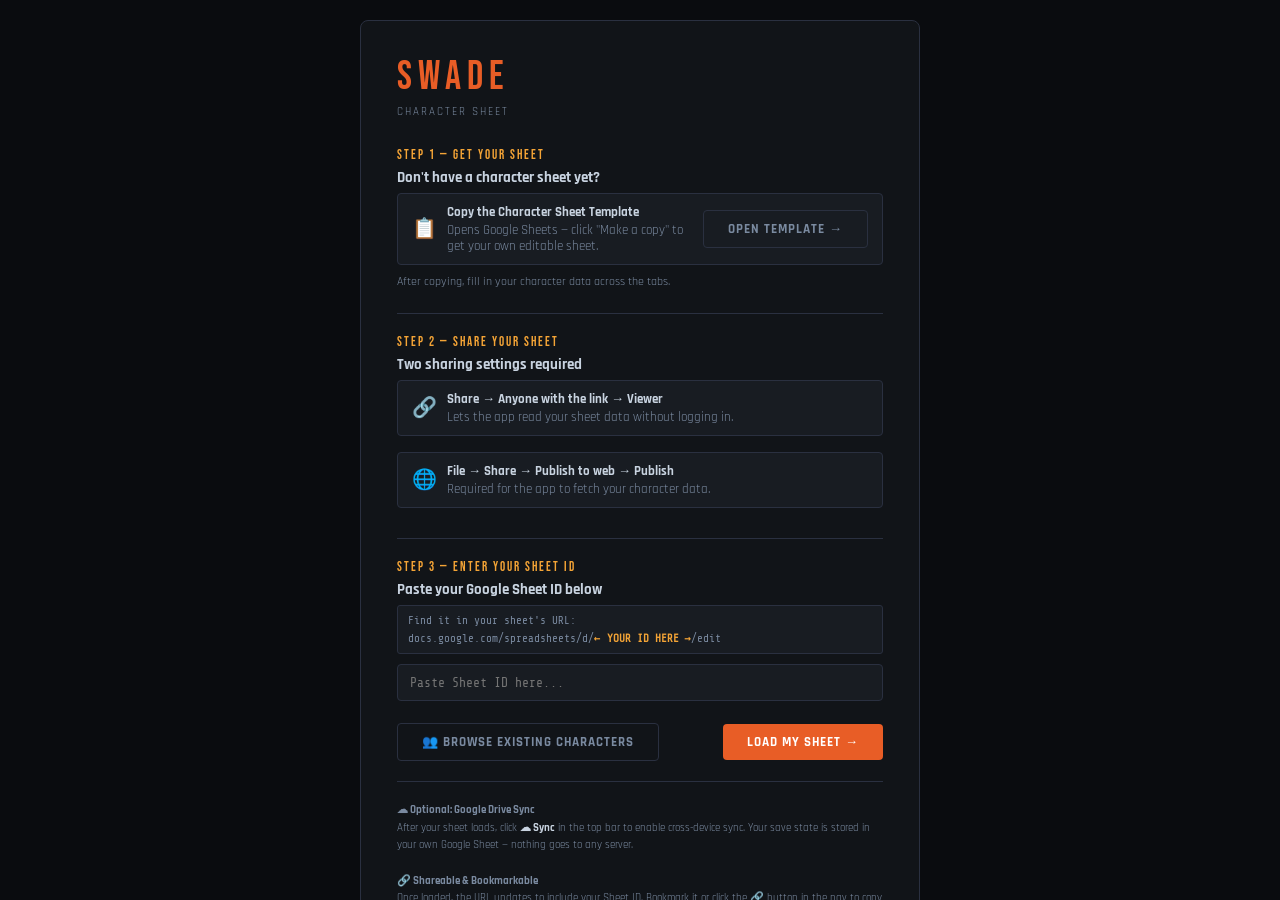
==== commit 0a5811ee: "template google sheet update" ====
--- a/index.html
+++ b/index.html
@@ -26,7 +26,7 @@
           <strong>Copy the Character Sheet Template</strong>
           Opens Google Sheets — click "Make a copy" to get your own editable sheet.
         </div>
-        <a href="https://docs.google.com/spreadsheets/d/1nT2vNBvf2C49CmY9X5WAHgZh3zi17PABeBsY5r4Tw0I/copy" target="_blank" class="setup-btn secondary" style="text-decoration:none;white-space:nowrap">Open Template →</a>
+        <a id="open-template-btn" href="https://docs.google.com/spreadsheets/d/1nT2vNBvf2C49CmY9X5WAHgZh3zi17PABeBsY5r4Tw0I/copy" target="_blank" class="setup-btn secondary" style="text-decoration:none;white-space:nowrap">Open Template →</a>
       </div>
       <p style="font-size:12px;color:var(--text-dim)">After copying, fill in your character data across the tabs.</p>
     </div>
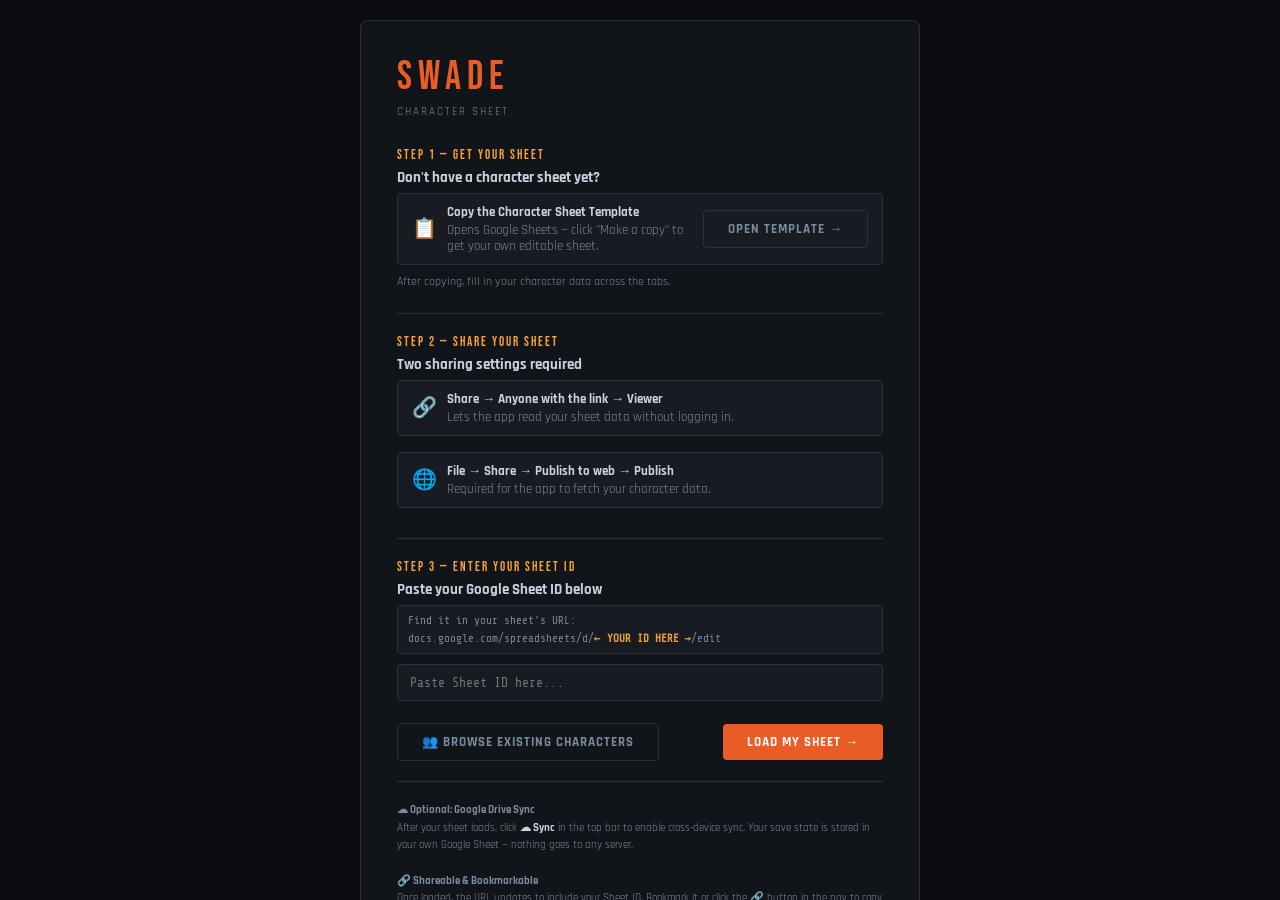
==== commit e6a981ac: "Layout: 3-col character tab" ====
--- a/index.html
+++ b/index.html
@@ -194,44 +194,50 @@
 <div id="tab-sheet" class="tab active">
   <div id="sheet-loading" class="loading"><span class="loading-spinner"></span>Loading character data from Google Sheets...</div>
   <div id="sheet-content" style="display:none">
-    <!-- TOP ROW: Attrs+Skills combined | Hindrances+Edges -->
-    <div style="display:grid;grid-template-columns:auto 1fr;gap:16px;margin-bottom:16px;" class="char-top-grid">
-      <div class="card" style="width:360px;flex-shrink:0;">
-        <div class="section-header">Attributes</div>
-        <table class="attr-table"><thead><tr><th>Attribute</th><th colspan="5" style="text-align:center">Die Steps</th><th style="text-align:right">Current</th></tr></thead>
-        <tbody id="attr-body"></tbody></table>
-        <div style="border-top:1px solid var(--border);margin:12px 0 10px;"></div>
-        <div class="section-header" style="justify-content:space-between"><span>Skills</span><button onclick="toggleUnskilled()" id="unskilled-toggle-btn" class="reset-btn" style="font-size:10px;padding:2px 8px;top:0;position:relative" title="Show or hide unskilled skills">Hide Unskilled</button></div>
-        <table class="attr-table"><thead><tr><th>Skill</th><th colspan="5" style="text-align:center">Die Steps</th><th style="text-align:right">Current</th></tr></thead>
-        <tbody id="skill-body"></tbody></table>
-      </div>
-      <div style="display:flex;flex-direction:column;gap:16px;">
+    <!-- TOP ROW: Attrs+Skills | Combat Notes | Hindrances+Edges -->
+    <div class="char-top-grid">
+      <div class="char-col-left">
+        <div class="card">
+          <div class="section-header">Attributes</div>
+          <table class="attr-table"><thead><tr><th>Attribute</th><th colspan="5" style="text-align:center">Die Steps</th><th style="text-align:right">Current</th></tr></thead>
+          <tbody id="attr-body"></tbody></table>
+          <div style="border-top:1px solid var(--border);margin:12px 0 10px;"></div>
+          <div class="section-header" style="justify-content:space-between"><span>Skills</span><button onclick="toggleUnskilled()" id="unskilled-toggle-btn" class="reset-btn" style="font-size:10px;padding:2px 8px;top:0;position:relative" title="Show or hide unskilled skills">Hide Unskilled</button></div>
+          <table class="attr-table"><thead><tr><th>Skill</th><th colspan="5" style="text-align:center">Die Steps</th><th style="text-align:right">Current</th></tr></thead>
+          <tbody id="skill-body"></tbody></table>
+        </div>
+      </div>
+      <div class="char-col-center">
+        <div class="card mb">
+          <div class="section-header">Combat Notes</div>
+          <div style="display:flex;gap:16px;flex-wrap:wrap;align-items:flex-start;">
+            <div style="background:var(--surface2);border:1px solid var(--border);border-radius:4px;padding:10px 14px;min-width:200px;">
+              <div style="font-size:11px;text-transform:uppercase;letter-spacing:1px;color:var(--text-dim);margin-bottom:4px">Active Penalties</div>
+              <div style="display:flex;gap:20px;">
+                <div><div style="font-size:10px;color:var(--text-dim);text-transform:uppercase;letter-spacing:1px">Wound</div><div class="pval ok" id="wound-pen-display" style="font-family:'Share Tech Mono',monospace;font-size:22px;font-weight:bold">0</div></div>
+                <div><div style="font-size:10px;color:var(--text-dim);text-transform:uppercase;letter-spacing:1px">Fatigue</div><div class="pval ok" id="fatigue-pen-display" style="font-family:'Share Tech Mono',monospace;font-size:22px;font-weight:bold">0</div></div>
+              </div>
+            </div>
+            <div id="ff-combat-notes" style="background:var(--surface2);border:1px solid var(--border);border-radius:4px;padding:10px 14px;min-width:220px;">
+              <div style="font-size:11px;text-transform:uppercase;letter-spacing:1px;color:var(--text-dim);margin-bottom:6px">Force Field — Damage Reduction</div>
+              <div id="ff-status-detail" style="font-size:13px;color:var(--text-dim)">Force Field is off. Toughness at base.</div>
+            </div>
+            <div id="nos-card" style="display:none;background:#0a1a0a;border:1px solid var(--green);border-radius:4px;padding:10px 14px;">
+              <div style="font-size:11px;text-transform:uppercase;letter-spacing:1px;color:var(--green);margin-bottom:4px">★ Nerves of Steel</div>
+              <div id="nos-detail-text" style="font-size:13px;color:var(--text)"></div>
+            </div>
+          </div>
+        </div>
+      </div>
+      <div class="char-col-right">
         <div class="card" style="flex:1"><div class="section-header card-toggle" onclick="toggleCard('hindrances-list')">Hindrances <span class="card-arrow">▼</span></div><div id="hindrances-list"></div></div>
         <div class="card" style="flex:1"><div class="section-header card-toggle" onclick="toggleCard('edges-list')">Edges <span class="card-arrow">▼</span></div><div id="edges-list"></div></div>
       </div>
     </div>
-    <div class="card mb" id="sp-summary-card">
-      <div class="section-header card-toggle" onclick="toggleCard('sp-summary')">Active Super Powers <span class="card-arrow">▼</span></div>
-      <div id="sp-summary"></div>
-    </div>
-    <div class="card mb">
-      <div class="section-header">Combat Notes</div>
-      <div style="display:flex;gap:16px;flex-wrap:wrap;align-items:flex-start;">
-        <div style="background:var(--surface2);border:1px solid var(--border);border-radius:4px;padding:10px 14px;min-width:200px;">
-          <div style="font-size:11px;text-transform:uppercase;letter-spacing:1px;color:var(--text-dim);margin-bottom:4px">Active Penalties</div>
-          <div style="display:flex;gap:20px;">
-            <div><div style="font-size:10px;color:var(--text-dim);text-transform:uppercase;letter-spacing:1px">Wound</div><div class="pval ok" id="wound-pen-display" style="font-family:'Share Tech Mono',monospace;font-size:22px;font-weight:bold">0</div></div>
-            <div><div style="font-size:10px;color:var(--text-dim);text-transform:uppercase;letter-spacing:1px">Fatigue</div><div class="pval ok" id="fatigue-pen-display" style="font-family:'Share Tech Mono',monospace;font-size:22px;font-weight:bold">0</div></div>
-          </div>
-        </div>
-        <div id="ff-combat-notes" style="background:var(--surface2);border:1px solid var(--border);border-radius:4px;padding:10px 14px;min-width:220px;">
-          <div style="font-size:11px;text-transform:uppercase;letter-spacing:1px;color:var(--text-dim);margin-bottom:6px">Force Field — Damage Reduction</div>
-          <div id="ff-status-detail" style="font-size:13px;color:var(--text-dim)">Force Field is off. Toughness at base.</div>
-        </div>
-        <div id="nos-card" style="display:none;background:#0a1a0a;border:1px solid var(--green);border-radius:4px;padding:10px 14px;">
-          <div style="font-size:11px;text-transform:uppercase;letter-spacing:1px;color:var(--green);margin-bottom:4px">★ Nerves of Steel</div>
-          <div id="nos-detail-text" style="font-size:13px;color:var(--text)"></div>
-        </div>
+    <div class="char-powers-row">
+      <div class="card mb" id="sp-summary-card">
+        <div class="section-header card-toggle" onclick="toggleCard('sp-summary')">Active Super Powers <span class="card-arrow">▼</span></div>
+        <div id="sp-summary"></div>
       </div>
     </div>
     <div class="card mb">
--- a/style.css
+++ b/style.css
@@ -127,6 +127,7 @@
   .ref-search{font-size:13px;padding:6px 10px;}
   /* Char top grid — stack to single col */
   .char-top-grid{grid-template-columns:1fr !important;}
+  .char-col-left,.char-col-center,.char-col-right{gap:10px;}
   /* Attrs/Skills — tighter rows */
   .attr-table td{padding:2px 0;}
   .aname{font-size:13px;min-width:80px;}
@@ -148,6 +149,11 @@
 .grid-2{display:grid;grid-template-columns:1fr 1fr;gap:16px;}
 .mb{margin-bottom:16px;}
 .card{background:var(--surface);border:1px solid var(--border);border-radius:6px;padding:14px;height:auto;overflow:visible;}
+
+/* CHARACTER TAB — 3-column grid */
+.char-top-grid{display:grid;grid-template-columns:minmax(0,1fr) minmax(0,1fr) minmax(0,1fr);gap:16px;margin-bottom:16px;align-items:start;}
+.char-col-left,.char-col-center,.char-col-right{display:flex;flex-direction:column;gap:16px;}
+.char-powers-row{margin-bottom:16px;}
 
 /* ATTRS / SKILLS */
 .attr-table{width:100%;border-collapse:collapse;}
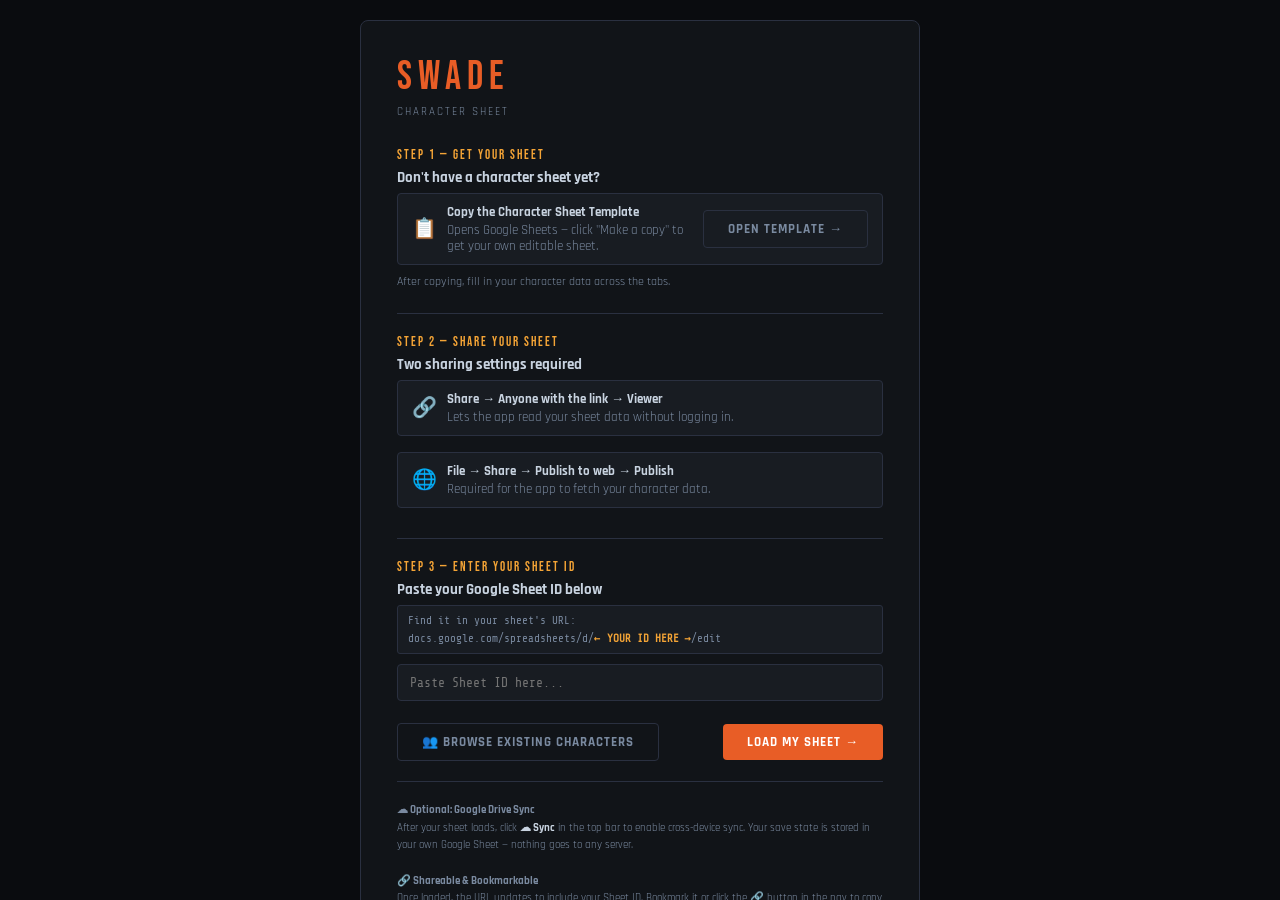
==== commit 601d25a5: "Fix: remove section toggles from index.html headers" ====
--- a/index.html
+++ b/index.html
@@ -230,14 +230,14 @@
         </div>
       </div>
       <div class="char-col-right">
-        <div class="card" style="flex:1"><div class="section-header card-toggle" onclick="toggleCard('hindrances-list')">Hindrances <span class="card-arrow">▼</span></div><div id="hindrances-list"></div></div>
-        <div class="card" style="flex:1"><div class="section-header card-toggle" onclick="toggleCard('edges-list')">Edges <span class="card-arrow">▼</span></div><div id="edges-list"></div></div>
-      </div>
-    </div>
-    <div class="char-powers-row">
-      <div class="card mb" id="sp-summary-card">
-        <div class="section-header card-toggle" onclick="toggleCard('sp-summary')">Active Super Powers <span class="card-arrow">▼</span></div>
-        <div id="sp-summary"></div>
+        <div class="card" style="flex:1"><div class="section-header">Hindrances</div><div id="hindrances-list"></div></div>
+        <div class="card" style="flex:1"><div class="section-header">Edges</div><div id="edges-list"></div></div>
+      </div>
+      <div class="char-col-powers">
+        <div class="card mb" id="sp-summary-card">
+          <div class="section-header">Active Super Powers</div>
+          <div id="sp-summary"></div>
+        </div>
       </div>
     </div>
     <div class="card mb">
--- a/style.css
+++ b/style.css
@@ -126,8 +126,16 @@
   .ref-col-hide-mobile{display:none;}
   .ref-search{font-size:13px;padding:6px 10px;}
   /* Char top grid — stack to single col */
-  .char-top-grid{grid-template-columns:1fr !important;}
+  .char-top-grid{
+    grid-template-columns:1fr !important;
+    grid-template-areas:
+      "left"
+      "center"
+      "right"
+      "powers" !important;
+  }
   .char-col-left,.char-col-center,.char-col-right{gap:10px;}
+  .char-col-right .card:last-child,.char-col-powers .card:last-child{flex:none;}
   /* Attrs/Skills — tighter rows */
   .attr-table td{padding:2px 0;}
   .aname{font-size:13px;min-width:80px;}
@@ -151,9 +159,22 @@
 .card{background:var(--surface);border:1px solid var(--border);border-radius:6px;padding:14px;height:auto;overflow:visible;}
 
 /* CHARACTER TAB — 3-column grid */
-.char-top-grid{display:grid;grid-template-columns:minmax(0,1fr) minmax(0,1fr) minmax(0,1fr);gap:16px;margin-bottom:16px;align-items:start;}
-.char-col-left,.char-col-center,.char-col-right{display:flex;flex-direction:column;gap:16px;}
-.char-powers-row{margin-bottom:16px;}
+.char-top-grid{
+  display:grid;
+  grid-template-columns:minmax(0,1fr) minmax(0,1fr) minmax(0,1fr);
+  grid-template-areas:
+    "left   center  right"
+    "powers powers  right";
+  gap:16px;
+  align-items:stretch;
+  margin-bottom:16px;
+}
+.char-col-left   {grid-area:left;   display:flex;flex-direction:column;gap:16px;}
+.char-col-center {grid-area:center; display:flex;flex-direction:column;gap:16px;}
+.char-col-right  {grid-area:right;  display:flex;flex-direction:column;gap:16px;}
+.char-col-powers {grid-area:powers; display:flex;flex-direction:column;gap:16px;}
+.char-col-right .card:last-child,.char-col-powers .card:last-child{flex:1;}
+.subgroup-body.collapsed{display:none;}
 
 /* ATTRS / SKILLS */
 .attr-table{width:100%;border-collapse:collapse;}
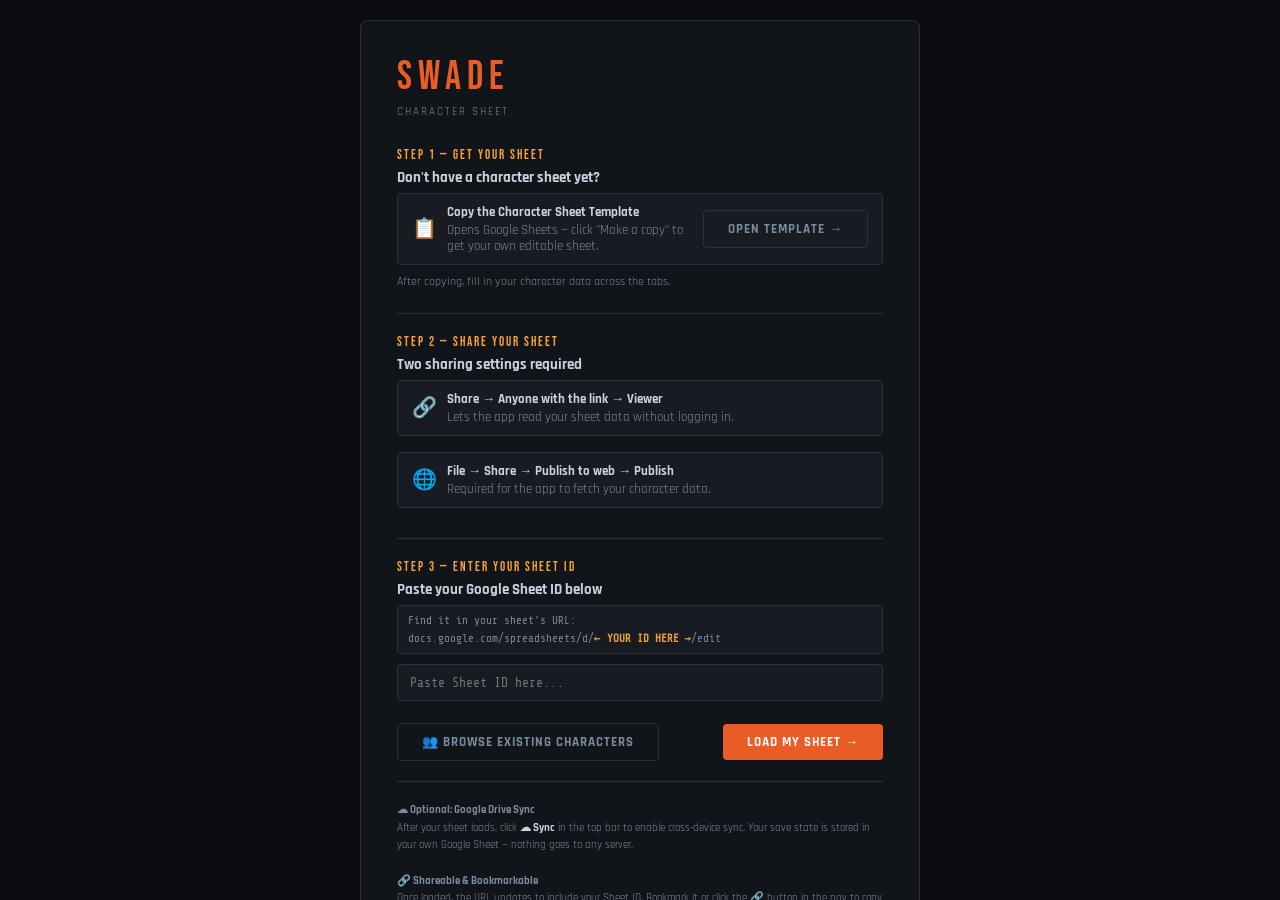
==== commit 6f0c30df: "Fix: remove inline flex from hindrance card, disable mobile scrollbar" ====
--- a/index.html
+++ b/index.html
@@ -222,16 +222,13 @@
               <div style="font-size:11px;text-transform:uppercase;letter-spacing:1px;color:var(--text-dim);margin-bottom:6px">Force Field — Damage Reduction</div>
               <div id="ff-status-detail" style="font-size:13px;color:var(--text-dim)">Force Field is off. Toughness at base.</div>
             </div>
-            <div id="nos-card" style="display:none;background:#0a1a0a;border:1px solid var(--green);border-radius:4px;padding:10px 14px;">
-              <div style="font-size:11px;text-transform:uppercase;letter-spacing:1px;color:var(--green);margin-bottom:4px">★ Nerves of Steel</div>
-              <div id="nos-detail-text" style="font-size:13px;color:var(--text)"></div>
-            </div>
+            <div id="combat-notes-flags"></div>
           </div>
         </div>
       </div>
       <div class="char-col-right">
-        <div class="card" style="flex:1"><div class="section-header">Hindrances</div><div id="hindrances-list"></div></div>
-        <div class="card" style="flex:1"><div class="section-header">Edges</div><div id="edges-list"></div></div>
+        <div class="card"><div class="section-header">Hindrances</div><div id="hindrances-list"></div></div>
+        <div class="card"><div class="section-header">Edges</div><div id="edges-list"></div></div>
       </div>
       <div class="char-col-powers">
         <div class="card mb" id="sp-summary-card">
--- a/style.css
+++ b/style.css
@@ -135,7 +135,11 @@
       "powers" !important;
   }
   .char-col-left,.char-col-center,.char-col-right{gap:10px;}
-  .char-col-right .card:last-child,.char-col-powers .card:last-child{flex:none;}
+  .char-col-right{align-self:auto;height:auto;display:flex;flex-direction:column;gap:10px;}
+  .char-col-right .card:first-child{flex:0 0 auto;}
+  .char-col-right .card:last-child{flex:0 0 auto;min-height:0;overflow-y:visible;max-height:none;scrollbar-width:none;}
+  .char-col-right .card:last-child::-webkit-scrollbar{display:none;}
+  .char-col-powers .card:last-child{flex:0 0 auto;}
   /* Attrs/Skills — tighter rows */
   .attr-table td{padding:2px 0;}
   .aname{font-size:13px;min-width:80px;}
@@ -166,14 +170,20 @@
     "left   center  right"
     "powers powers  right";
   gap:16px;
-  align-items:stretch;
+  align-items:start;
   margin-bottom:16px;
 }
 .char-col-left   {grid-area:left;   display:flex;flex-direction:column;gap:16px;}
 .char-col-center {grid-area:center; display:flex;flex-direction:column;gap:16px;}
-.char-col-right  {grid-area:right;  display:flex;flex-direction:column;gap:16px;}
+.char-col-right  {grid-area:right;  align-self:stretch;height:100%;display:flex;flex-direction:column;gap:16px;}
 .char-col-powers {grid-area:powers; display:flex;flex-direction:column;gap:16px;}
-.char-col-right .card:last-child,.char-col-powers .card:last-child{flex:1;}
+.char-col-right .card:first-child{flex:0 0 auto;}
+.char-col-right .card:last-child{flex:1 1 0;min-height:0;overflow-y:auto;scrollbar-width:thin;scrollbar-color:var(--border) transparent;}
+.char-col-powers .card:last-child{flex:1 1 auto;}
+.char-col-right .card:last-child::-webkit-scrollbar{width:5px;}
+.char-col-right .card:last-child::-webkit-scrollbar-track{background:transparent;}
+.char-col-right .card:last-child::-webkit-scrollbar-thumb{background:var(--border);border-radius:3px;}
+.char-col-right .card:last-child::-webkit-scrollbar-thumb:hover{background:var(--accent2);}
 .subgroup-body.collapsed{display:none;}
 
 /* ATTRS / SKILLS */
